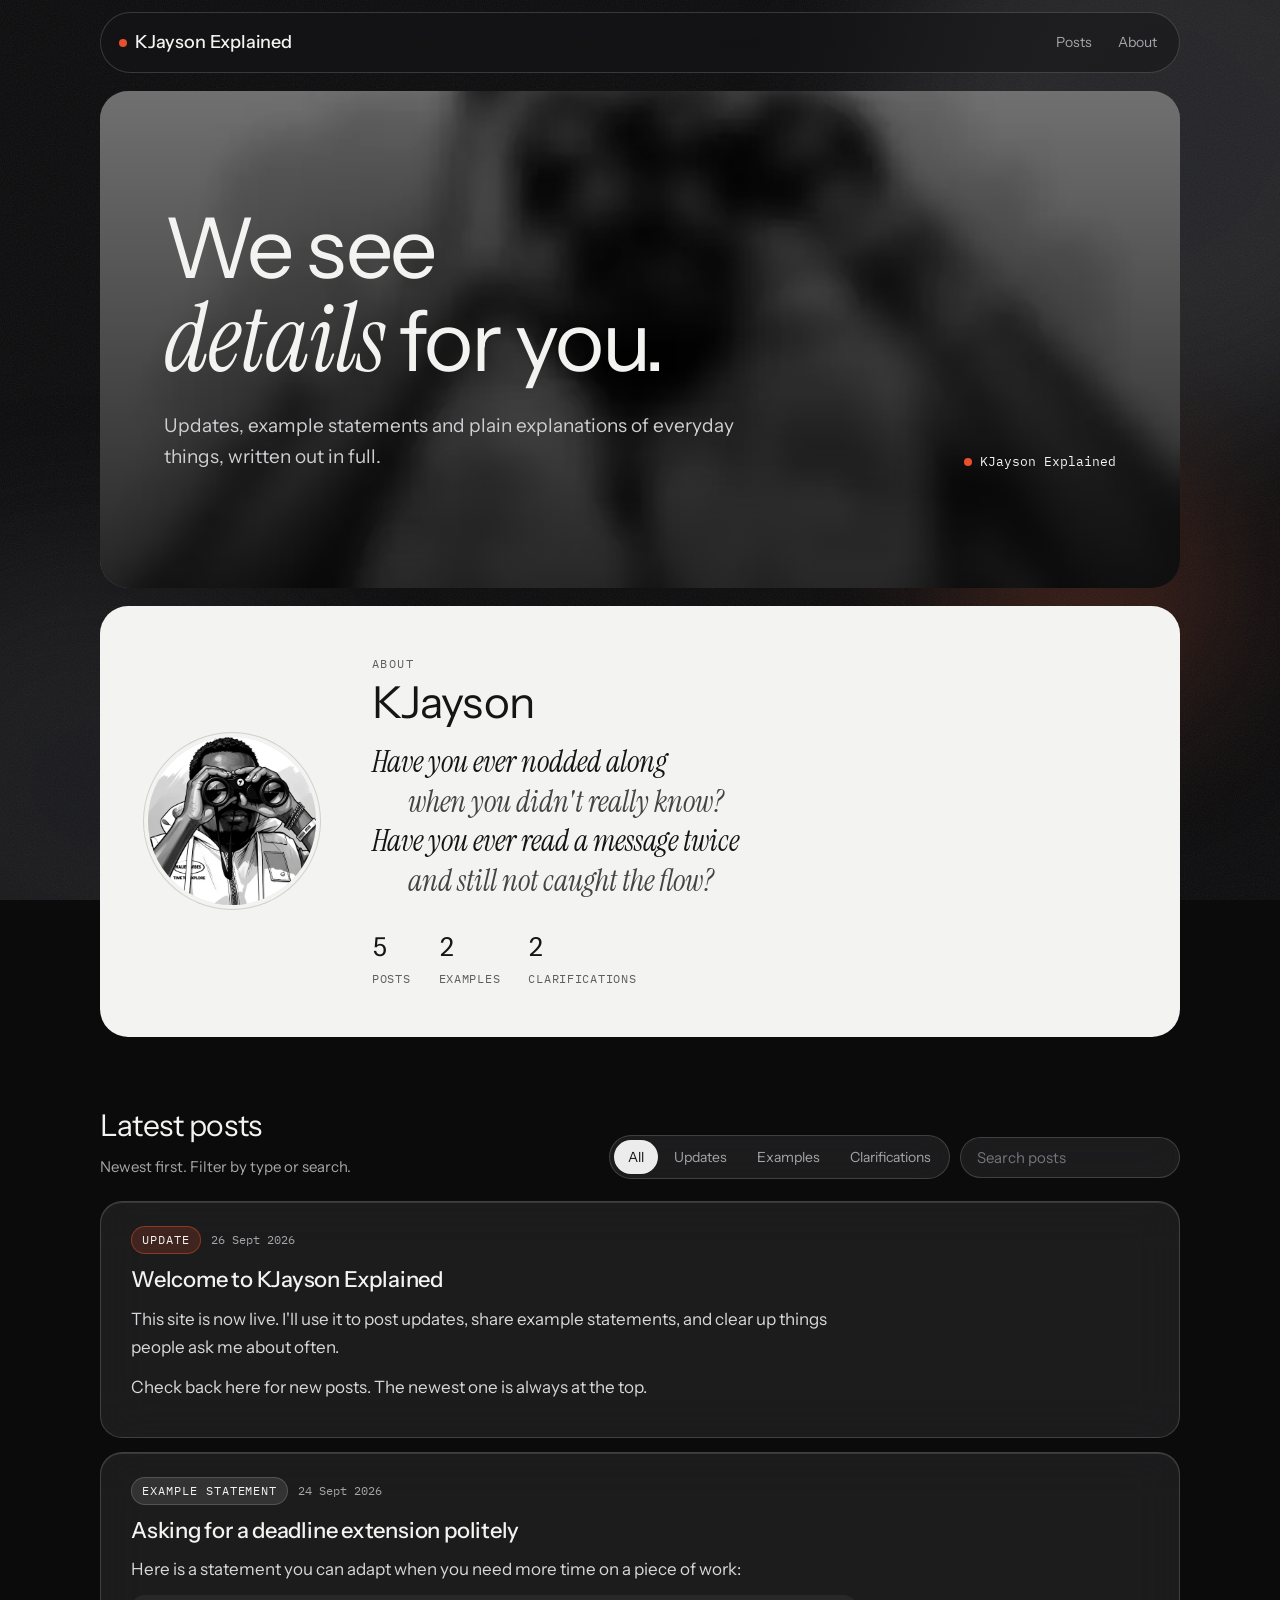
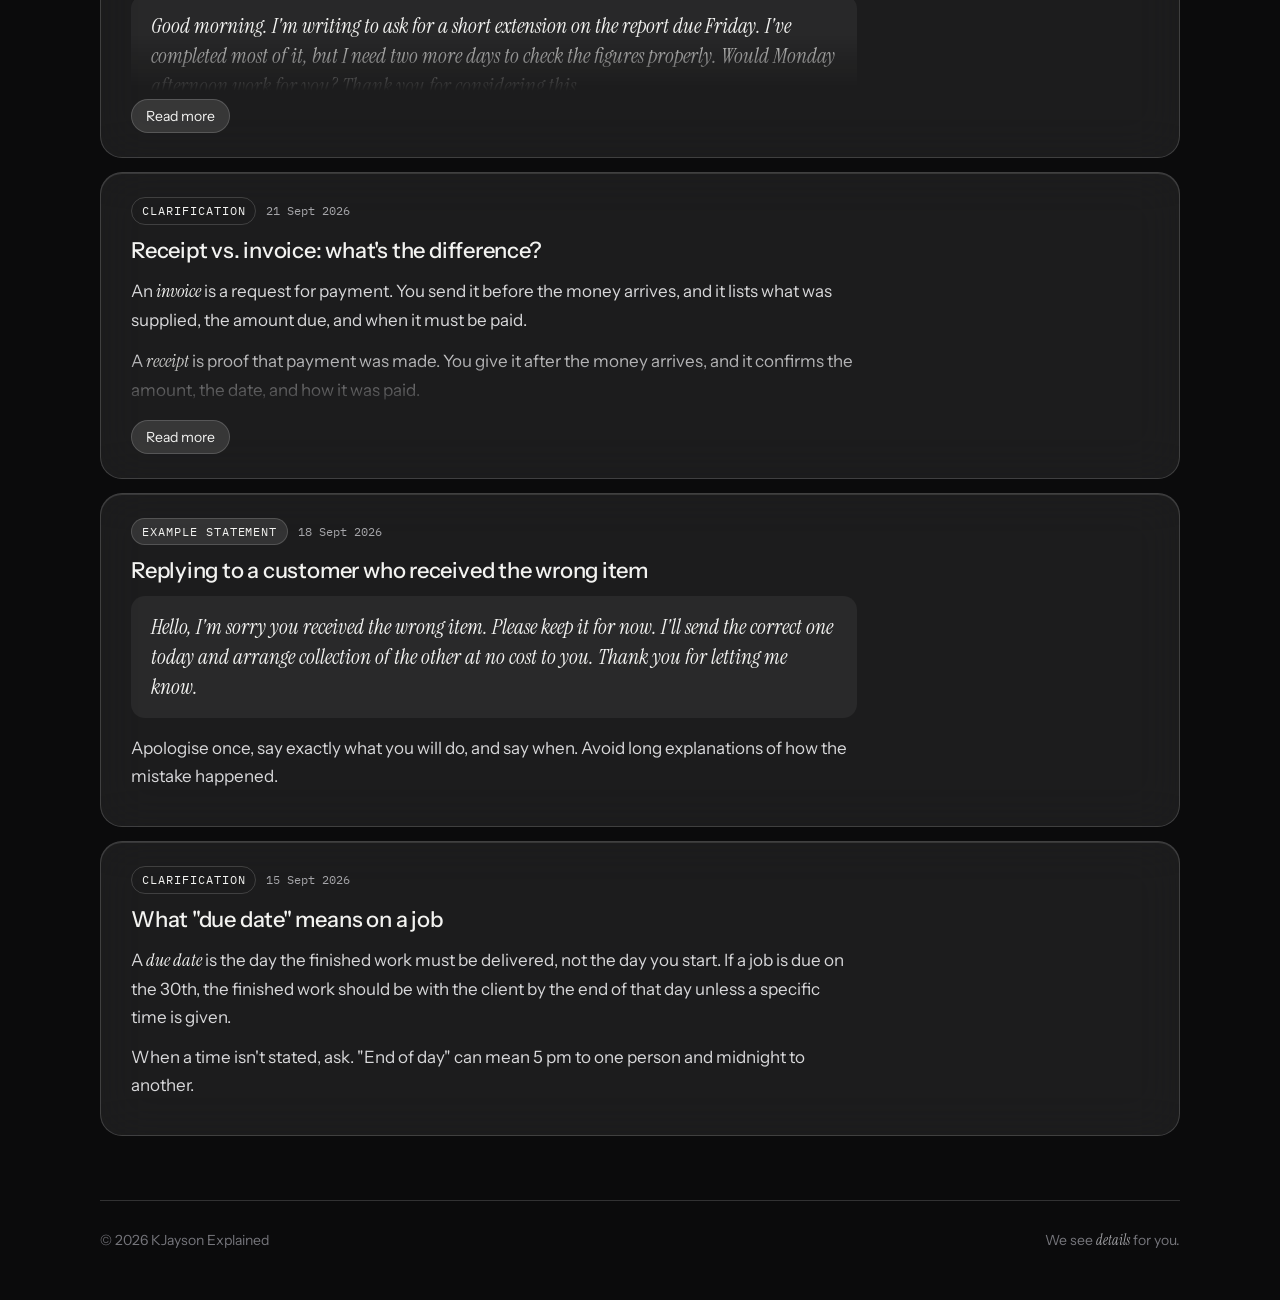
==== index.html @ 03a5f078 "Add files via upload" ====
<!doctype html>
<html lang="en">
<head>
  <meta charset="utf-8">
  <meta name="viewport" content="width=device-width, initial-scale=1, viewport-fit=cover">

  <!-- SEO basics -->
  <title>KJayson Explained | We see details for you</title>
  <meta name="description" content="KJayson Explained shares updates, ready-to-use example statements and plain explanations of everyday things, written out in full.">
  <meta name="author" content="KJayson">
  <meta name="robots" content="index, follow, max-image-preview:large">
  <link rel="canonical" href="https://your-domain.com/">
  <meta name="theme-color" content="#0b0b0c">

  <!-- Social sharing previews (WhatsApp, Facebook, LinkedIn, X) -->
  <meta property="og:type" content="website">
  <meta property="og:site_name" content="KJayson Explained">
  <meta property="og:title" content="KJayson Explained | We see details for you">
  <meta property="og:description" content="Updates, example statements and plain explanations of everyday things.">
  <meta property="og:url" content="https://your-domain.com/">
  <meta property="og:image" content="https://your-domain.com/og-image.jpg">
  <meta property="og:image:width" content="1200">
  <meta property="og:image:height" content="630">
  <meta property="og:image:alt" content="KJayson Explained: We see details for you.">
  <meta name="twitter:card" content="summary_large_image">
  <meta name="twitter:title" content="KJayson Explained | We see details for you">
  <meta name="twitter:description" content="Updates, example statements and plain explanations of everyday things.">
  <meta name="twitter:image" content="https://your-domain.com/og-image.jpg">

  <!-- Icons -->
  <link rel="icon" type="image/png" sizes="32x32" href="favicon-32.png">
  <link rel="apple-touch-icon" href="apple-touch-icon.png">
  <link rel="manifest" href="site.webmanifest">

  <!-- Fonts: true italic faces so italics are drawn, not slanted -->
  <link rel="preconnect" href="https://fonts.googleapis.com">
  <link rel="preconnect" href="https://fonts.gstatic.com" crossorigin>
  <link rel="stylesheet" href="https://fonts.googleapis.com/css2?family=Instrument+Sans:ital,wght@0,400..600;1,400..600&family=Instrument+Serif:ital@0;1&family=IBM+Plex+Mono:wght@400;500&display=swap">

  <link rel="preload" as="image" href="hero-bg.webp" type="image/webp">
  <link rel="stylesheet" href="styles.css">

  <!-- Structured data: tells Google who runs the site and what the posts are -->
  <script type="application/ld+json">
  {
    "@context": "https://schema.org",
    "@graph": [
      {
        "@type": "WebSite",
        "@id": "https://your-domain.com/#website",
        "url": "https://your-domain.com/",
        "name": "KJayson Explained",
        "description": "Updates, example statements and plain explanations of everyday things.",
        "publisher": { "@id": "https://your-domain.com/#kjayson" },
        "inLanguage": "en"
      },
      {
        "@type": "Person",
        "@id": "https://your-domain.com/#kjayson",
        "name": "KJayson",
        "url": "https://your-domain.com/",
        "image": "https://your-domain.com/kjayson-profile.jpg"
      },
      {
        "@type": "Blog",
        "@id": "https://your-domain.com/#posts",
        "name": "KJayson Explained",
        "url": "https://your-domain.com/",
        "author": { "@id": "https://your-domain.com/#kjayson" },
        "blogPost": [
          { "@type": "BlogPosting", "headline": "Welcome to KJayson Explained", "datePublished": "2026-09-26", "url": "https://your-domain.com/#welcome", "author": { "@id": "https://your-domain.com/#kjayson" } },
          { "@type": "BlogPosting", "headline": "Asking for a deadline extension politely", "datePublished": "2026-09-24", "url": "https://your-domain.com/#deadline-extension", "author": { "@id": "https://your-domain.com/#kjayson" } },
          { "@type": "BlogPosting", "headline": "Receipt vs. invoice: what's the difference?", "datePublished": "2026-09-21", "url": "https://your-domain.com/#receipt-vs-invoice", "author": { "@id": "https://your-domain.com/#kjayson" } },
          { "@type": "BlogPosting", "headline": "Replying to a customer who received the wrong item", "datePublished": "2026-09-18", "url": "https://your-domain.com/#wrong-item-reply", "author": { "@id": "https://your-domain.com/#kjayson" } },
          { "@type": "BlogPosting", "headline": "What \"due date\" means on a job", "datePublished": "2026-09-15", "url": "https://your-domain.com/#due-date", "author": { "@id": "https://your-domain.com/#kjayson" } }
        ]
      }
    ]
  }
  </script>
</head>
<body>
  <a class="skip" href="#posts">Skip to posts</a>
  <div class="ambient" aria-hidden="true"><span class="a"></span><span class="b"></span><span class="c"></span></div>
  <div class="grain" aria-hidden="true"></div>

  <div class="wrap">
    <header class="nav">
      <a class="brand" href="#top" aria-label="KJayson Explained, back to top"><i></i><span>KJayson Explained</span></a>
      <nav aria-label="Main">
        <ul>
          <li><a href="#posts">Posts</a></li>
          <li><a href="#about">About</a></li>
        </ul>
      </nav>
    </header>

    <main id="top">
      <section class="hero" aria-labelledby="headline">
        <div>
          <h1 id="headline">We see <em>details</em> for you.</h1>
          <p class="sub">Updates, example statements and plain explanations of everyday things, written out in full.</p>
        </div>
        <p class="tag-line"><i></i>KJayson Explained</p>
      </section>

      <section class="profile" id="about" aria-labelledby="about-title">
        <picture>
          <source srcset="kjayson-profile.webp" type="image/webp">
          <img class="avatar" src="kjayson-profile.jpg" width="480" height="480" alt="KJayson looking through binoculars, black and white illustration">
        </picture>
        <div>
          <p class="label">About</p>
          <h2 id="about-title">KJayson</h2>
          <p class="poem">
            <span>Have you ever nodded along</span>
            <span>when you didn't really know?</span>
            <span>Have you ever read a message twice</span>
            <span>and still not caught the flow?</span>
          </p>
          <dl class="stats">
            <div><dt>Posts</dt><dd id="count-all">5</dd></div>
            <div><dt>Examples</dt><dd id="count-example">2</dd></div>
            <div><dt>Clarifications</dt><dd id="count-clarification">2</dd></div>
          </dl>
        </div>
      </section>

      <section id="posts" aria-labelledby="posts-title">
        <div class="feed-head">
          <div>
            <h2 id="posts-title">Latest posts</h2>
            <p>Newest first. Filter by type or search.</p>
          </div>
          <div class="tools">
            <div class="seg" role="group" aria-label="Filter posts by type">
              <button type="button" data-filter="all" aria-pressed="true">All</button>
              <button type="button" data-filter="update" aria-pressed="false">Updates</button>
              <button type="button" data-filter="example" aria-pressed="false">Examples</button>
              <button type="button" data-filter="clarification" aria-pressed="false">Clarifications</button>
            </div>
            <label for="search" class="sr-only">Search posts</label>
            <input class="search" id="search" type="search" placeholder="Search posts" autocomplete="off">
          </div>
        </div>

        <div class="feed">
          <!-- ===== HOW TO ADD A POST =====
               Copy one <article> block, paste it at the TOP of this list,
               then change: id, data-type (update / example / clarification),
               the type label, the date (both places), the title and the text. -->

          <article class="post" id="welcome" data-type="update">
            <div class="meta"><span class="type">Update</span><time datetime="2026-09-26">26 Sept 2026</time></div>
            <h3><a href="#welcome">Welcome to KJayson Explained</a></h3>
            <div class="body">
              <p>This site is now live. I'll use it to post updates, share example statements, and clear up things people ask me about often.</p>
              <p>Check back here for new posts. The newest one is always at the top.</p>
            </div>
          </article>

          <article class="post" id="deadline-extension" data-type="example">
            <div class="meta"><span class="type">Example statement</span><time datetime="2026-09-24">24 Sept 2026</time></div>
            <h3><a href="#deadline-extension">Asking for a deadline extension politely</a></h3>
            <div class="body">
              <p>Here is a statement you can adapt when you need more time on a piece of work:</p>
              <blockquote>Good morning. I'm writing to ask for a short extension on the report due Friday. I've completed most of it, but I need two more days to check the figures properly. Would Monday afternoon work for you? Thank you for considering this.</blockquote>
              <p>Keep it short, say what is already done, give a clear new date, and end with a question so the other person can reply easily.</p>
              <p>If the person says no, thank them and ask which parts matter most by the original date. That usually gets you a smaller, doable target.</p>
            </div>
          </article>

          <article class="post" id="receipt-vs-invoice" data-type="clarification">
            <div class="meta"><span class="type">Clarification</span><time datetime="2026-09-21">21 Sept 2026</time></div>
            <h3><a href="#receipt-vs-invoice">Receipt vs. invoice: what's the difference?</a></h3>
            <div class="body">
              <p>An <dfn>invoice</dfn> is a request for payment. You send it before the money arrives, and it lists what was supplied, the amount due, and when it must be paid.</p>
              <p>A <dfn>receipt</dfn> is proof that payment was made. You give it after the money arrives, and it confirms the amount, the date, and how it was paid.</p>
              <p>For a small shop, the usual order is: invoice first if the customer pays later, receipt once they pay. If the customer pays on the spot, a receipt alone is enough.</p>
              <p>Keep copies of both. They are what you'll need if a customer disputes a payment or when you check your records at the end of the month.</p>
            </div>
          </article>

          <article class="post" id="wrong-item-reply" data-type="example">
            <div class="meta"><span class="type">Example statement</span><time datetime="2026-09-18">18 Sept 2026</time></div>
            <h3><a href="#wrong-item-reply">Replying to a customer who received the wrong item</a></h3>
            <div class="body">
              <blockquote>Hello, I'm sorry you received the wrong item. Please keep it for now. I'll send the correct one today and arrange collection of the other at no cost to you. Thank you for letting me know.</blockquote>
              <p>Apologise once, say exactly what you will do, and say when. Avoid long explanations of how the mistake happened.</p>
            </div>
          </article>

          <article class="post" id="due-date" data-type="clarification">
            <div class="meta"><span class="type">Clarification</span><time datetime="2026-09-15">15 Sept 2026</time></div>
            <h3><a href="#due-date">What "due date" means on a job</a></h3>
            <div class="body">
              <p>A <dfn>due date</dfn> is the day the finished work must be delivered, not the day you start. If a job is due on the 30th, the finished work should be with the client by the end of that day unless a specific time is given.</p>
              <p>When a time isn't stated, ask. "End of day" can mean 5 pm to one person and midnight to another.</p>
            </div>
          </article>

          <p class="empty" id="empty" hidden>No posts match that search. Try a shorter word.</p>
        </div>
      </section>
    </main>

    <footer class="footer">
      <span>&copy; 2026 KJayson Explained</span>
      <span>We see <em>details</em> for you.</span>
    </footer>
  </div>

  <script src="main.js" defer></script>
</body>
</html>
---- styles.css ----
/* KJayson Explained — main stylesheet */

:root {
  color-scheme: dark;
  --ink: #0b0b0c;
  --paper: #f3f3f1;
  --paper-ink: #151515;
  --paper-muted: #5f5f5f;
  --muted: #a6a6aa;
  --faint: #75757b;
  --glass: rgba(255, 255, 255, 0.07);
  --glass-strong: rgba(255, 255, 255, 0.12);
  --glass-edge: rgba(255, 255, 255, 0.16);
  --dot: #e8502c;
  --sans: "Instrument Sans", "Helvetica Neue", Arial, sans-serif;
  --serif: "Instrument Serif", Georgia, "Times New Roman", serif;
  --mono: "IBM Plex Mono", ui-monospace, Menlo, Consolas, monospace;
  --radius: 22px;
}

*, *::before, *::after { box-sizing: border-box; }

html { background: var(--ink); scroll-behavior: smooth; }
@media (prefers-reduced-motion: reduce) { html { scroll-behavior: auto; } }

body {
  margin: 0;
  background: var(--ink);
  color: var(--paper);
  font: 17px/1.65 var(--sans);
  padding-inline: 16px;
  -webkit-font-smoothing: antialiased;
  overflow-x: hidden;
}

img { max-width: 100%; display: block; }
a { color: inherit; }

/* Italics: a true italic face, used for meaning rather than decoration.
   <em>  = stress emphasis (the headline word "details")
   <dfn> = a term being defined in a post
   <cite>= a title of a work
   .poem / blockquote = a different voice, styled with CSS */
em, dfn, cite { font-family: var(--serif); font-style: italic; font-weight: 400; }
dfn { color: var(--paper); font-size: 1.08em; }

.skip {
  position: absolute; left: 16px; top: -60px; z-index: 50;
  background: var(--paper); color: var(--ink); padding: 8px 14px; border-radius: 999px;
}
.skip:focus { top: 12px; }
.sr-only { position: absolute; width: 1px; height: 1px; overflow: hidden; clip: rect(0 0 0 0); white-space: nowrap; }

/* ambient light behind the glass */
.ambient { position: fixed; inset: 0; z-index: 0; pointer-events: none; overflow: hidden; }
.ambient span { position: absolute; border-radius: 50%; filter: blur(70px); opacity: .55; }
.ambient .a { width: 46vmax; height: 46vmax; background: #3a3a3e; top: -12vmax; right: -14vmax; }
.ambient .b { width: 38vmax; height: 38vmax; background: #26262a; bottom: -10vmax; left: -12vmax; }
.ambient .c { width: 22vmax; height: 22vmax; background: #6a2e1f; top: 50%; right: 4%; opacity: .45; }
.grain {
  position: fixed; inset: 0; z-index: 0; pointer-events: none; opacity: .09;
  background-image: url("data:image/svg+xml;utf8,<svg xmlns='http://www.w3.org/2000/svg' width='160' height='160'><filter id='n'><feTurbulence type='fractalNoise' baseFrequency='.9' numOctaves='2' stitchTiles='stitch'/></filter><rect width='100%' height='100%' filter='url(%23n)'/></svg>");
}

.wrap { max-width: 1080px; margin: 0 auto; position: relative; z-index: 1; }

/* glass navigation */
.nav {
  position: sticky; top: calc(env(safe-area-inset-top, 0px) + 12px); z-index: 10;
  margin-top: 12px;
  display: flex; align-items: center; justify-content: space-between; gap: 12px;
  padding: 10px 10px 10px 18px;
  background: rgba(20, 20, 22, .55);
  border: 1px solid var(--glass-edge);
  border-radius: 999px;
  backdrop-filter: blur(22px) saturate(160%);
  -webkit-backdrop-filter: blur(22px) saturate(160%);
}
.brand { font-size: 18px; font-weight: 500; letter-spacing: -.01em; display: flex; align-items: center; gap: 8px; text-decoration: none; }
.brand i { width: 8px; height: 8px; border-radius: 50%; background: var(--dot); display: inline-block; }
.nav ul { display: flex; gap: 2px; margin: 0; padding: 0; list-style: none; }
.nav a:not(.brand) { color: var(--muted); text-decoration: none; font-size: 14px; padding: 8px 12px; border-radius: 999px; display: block; }
.nav a:not(.brand):hover, .nav a:not(.brand):focus-visible { color: var(--paper); background: var(--glass-strong); outline: none; }
.brand:focus-visible { outline: 2px solid var(--paper); outline-offset: 4px; border-radius: 6px; }

/* hero */
.hero {
  position: relative; margin-top: 18px;
  border-radius: 28px; overflow: hidden;
  padding: clamp(52px, 9vw, 116px) clamp(22px, 5vw, 64px);
  background: #000 url("hero-bg.jpg") center 30% / cover no-repeat;
  background-image: image-set(url("hero-bg.webp") type("image/webp"), url("hero-bg.jpg") type("image/jpeg"));
  display: grid; grid-template-columns: 1fr auto; gap: 24px; align-items: end;
}
.hero::after { content: ""; position: absolute; inset: 0; background: linear-gradient(180deg, rgba(0,0,0,.2), rgba(0,0,0,.72)); }
.hero > * { position: relative; z-index: 1; }
.hero h1 {
  margin: 0; font-weight: 400;
  font-size: clamp(40px, 7vw, 84px); line-height: 1.02; letter-spacing: -.03em;
  max-width: 12ch; text-wrap: balance;
}
.hero h1 em { font-size: 1.12em; letter-spacing: -.01em; }
.hero .sub { margin: 22px 0 0; max-width: 44ch; color: #cfcfd2; font-size: clamp(16px, 1.6vw, 19px); }
.hero .tag-line { font-family: var(--mono); font-size: 13px; display: flex; align-items: center; gap: 8px; white-space: nowrap; margin: 0; }
.hero .tag-line i { width: 8px; height: 8px; border-radius: 50%; background: var(--dot); }

/* about */
.profile {
  margin-top: 18px;
  display: grid; grid-template-columns: auto 1fr; gap: clamp(22px, 5vw, 56px); align-items: center;
  padding: clamp(24px, 4.5vw, 48px);
  background: var(--paper); color: var(--paper-ink);
  border-radius: 28px;
}
.avatar {
  width: clamp(112px, 16vw, 168px); height: auto; aspect-ratio: 1; object-fit: cover;
  border-radius: 50%;
  box-shadow: 0 0 0 4px var(--paper), 0 0 0 5px #cfcfcc;
}
.label { font-family: var(--mono); font-size: 12px; letter-spacing: .12em; text-transform: uppercase; color: var(--paper-muted); margin: 0; }
.profile h2 { margin: 4px 0 16px; font-weight: 400; font-size: clamp(30px, 4vw, 44px); letter-spacing: -.02em; line-height: 1.1; }
.poem {
  margin: 0; font-family: var(--serif); font-style: italic;
  font-size: clamp(22px, 2.6vw, 30px); line-height: 1.32; color: var(--paper-ink);
}
.poem span { display: block; }
.poem span:nth-child(even) { padding-left: 1.2em; color: #444; }
.stats { display: flex; gap: 28px; margin: 26px 0 0; flex-wrap: wrap; padding: 0; }
.stats div { font-family: var(--mono); font-size: 12px; color: var(--paper-muted); letter-spacing: .06em; text-transform: uppercase; }
.stats dd { margin: 0; font-family: var(--sans); font-size: 26px; color: var(--paper-ink); letter-spacing: 0; font-variant-numeric: tabular-nums; }
.stats dt { order: 2; }
.stats div { display: flex; flex-direction: column; }

/* posts */
.feed-head { margin-top: 64px; display: flex; flex-wrap: wrap; gap: 16px; align-items: end; justify-content: space-between; }
.feed-head h2 { margin: 0; font-weight: 400; font-size: 30px; letter-spacing: -.015em; }
.feed-head p { margin: 4px 0 0; color: var(--muted); font-size: 15px; }
.tools { display: flex; gap: 10px; flex-wrap: wrap; align-items: center; }
.seg {
  display: flex; gap: 2px; padding: 4px;
  background: var(--glass); border: 1px solid var(--glass-edge); border-radius: 999px;
  backdrop-filter: blur(18px); -webkit-backdrop-filter: blur(18px);
  overflow-x: auto; max-width: 100%;
}
.seg button { font: 14px var(--sans); color: var(--muted); background: none; border: 0; padding: 8px 14px; border-radius: 999px; cursor: pointer; white-space: nowrap; }
.seg button[aria-pressed="true"] { background: rgba(255,255,255,.92); color: #111; }
.seg button:focus-visible, .search:focus-visible, .more:focus-visible { outline: 2px solid var(--paper); outline-offset: 2px; }
.search {
  font: 15px var(--sans); color: var(--paper);
  background: var(--glass); border: 1px solid var(--glass-edge); border-radius: 999px;
  padding: 10px 16px; width: 220px; max-width: 100%;
  backdrop-filter: blur(18px); -webkit-backdrop-filter: blur(18px);
}
.search::placeholder { color: var(--faint); }

.feed { margin-top: 22px; display: grid; gap: 14px; }
.post {
  padding: 24px clamp(18px, 3vw, 30px);
  background: var(--glass);
  border: 1px solid var(--glass-edge);
  border-radius: var(--radius);
  backdrop-filter: blur(24px) saturate(150%);
  -webkit-backdrop-filter: blur(24px) saturate(150%);
  box-shadow: inset 0 1px 0 rgba(255,255,255,.12);
  scroll-margin-top: 96px;
}
.post:target { border-color: rgba(232,80,44,.6); }
.meta { display: flex; align-items: center; gap: 10px; flex-wrap: wrap; font-family: var(--mono); font-size: 12px; color: var(--muted); }
.type { letter-spacing: .08em; text-transform: uppercase; padding: 3px 10px; border-radius: 999px; border: 1px solid var(--glass-edge); color: var(--paper); }
.post[data-type="update"] .type { background: rgba(232,80,44,.18); border-color: rgba(232,80,44,.45); }
.post[data-type="example"] .type { background: rgba(255,255,255,.1); }
.post h3 { margin: 12px 0 10px; font-weight: 500; font-size: 22px; line-height: 1.3; letter-spacing: -.01em; text-wrap: balance; }
.post h3 a { text-decoration: none; }
.post h3 a:hover { text-decoration: underline; text-underline-offset: 4px; text-decoration-thickness: 1px; }
.body { color: #d8d8da; max-width: 66ch; }
.body p { margin: 0 0 12px; }
.body blockquote {
  margin: 6px 0 16px; padding: 16px 20px;
  background: rgba(255,255,255,.06); border-radius: 14px;
  font-family: var(--serif); font-style: italic; font-size: 1.22em; line-height: 1.45; color: var(--paper);
}
.post.collapsed .body { max-height: 8em; overflow: hidden; -webkit-mask-image: linear-gradient(#000 55%, transparent); mask-image: linear-gradient(#000 55%, transparent); }
.more { margin-top: 8px; font: 14px var(--sans); color: var(--paper); background: var(--glass-strong); border: 1px solid var(--glass-edge); padding: 7px 14px; border-radius: 999px; cursor: pointer; }
.empty { color: var(--muted); padding: 24px 0; margin: 0; }

.footer { margin-top: 64px; padding: 28px 0 48px; border-top: 1px solid var(--glass-edge); display: flex; flex-wrap: wrap; gap: 12px; justify-content: space-between; color: var(--faint); font-size: 14px; }
.footer em { color: var(--muted); }

@media (max-width: 720px) {
  .hero { grid-template-columns: 1fr; }
  .profile { grid-template-columns: 1fr; justify-items: start; }
  .search, .tools { width: 100%; }
  .nav a:not(.brand) { padding: 8px 10px; }
}
@media (prefers-reduced-motion: no-preference) {
  .post { transition: background .2s, border-color .2s; }
  .post:hover { background: rgba(255,255,255,.09); }
}
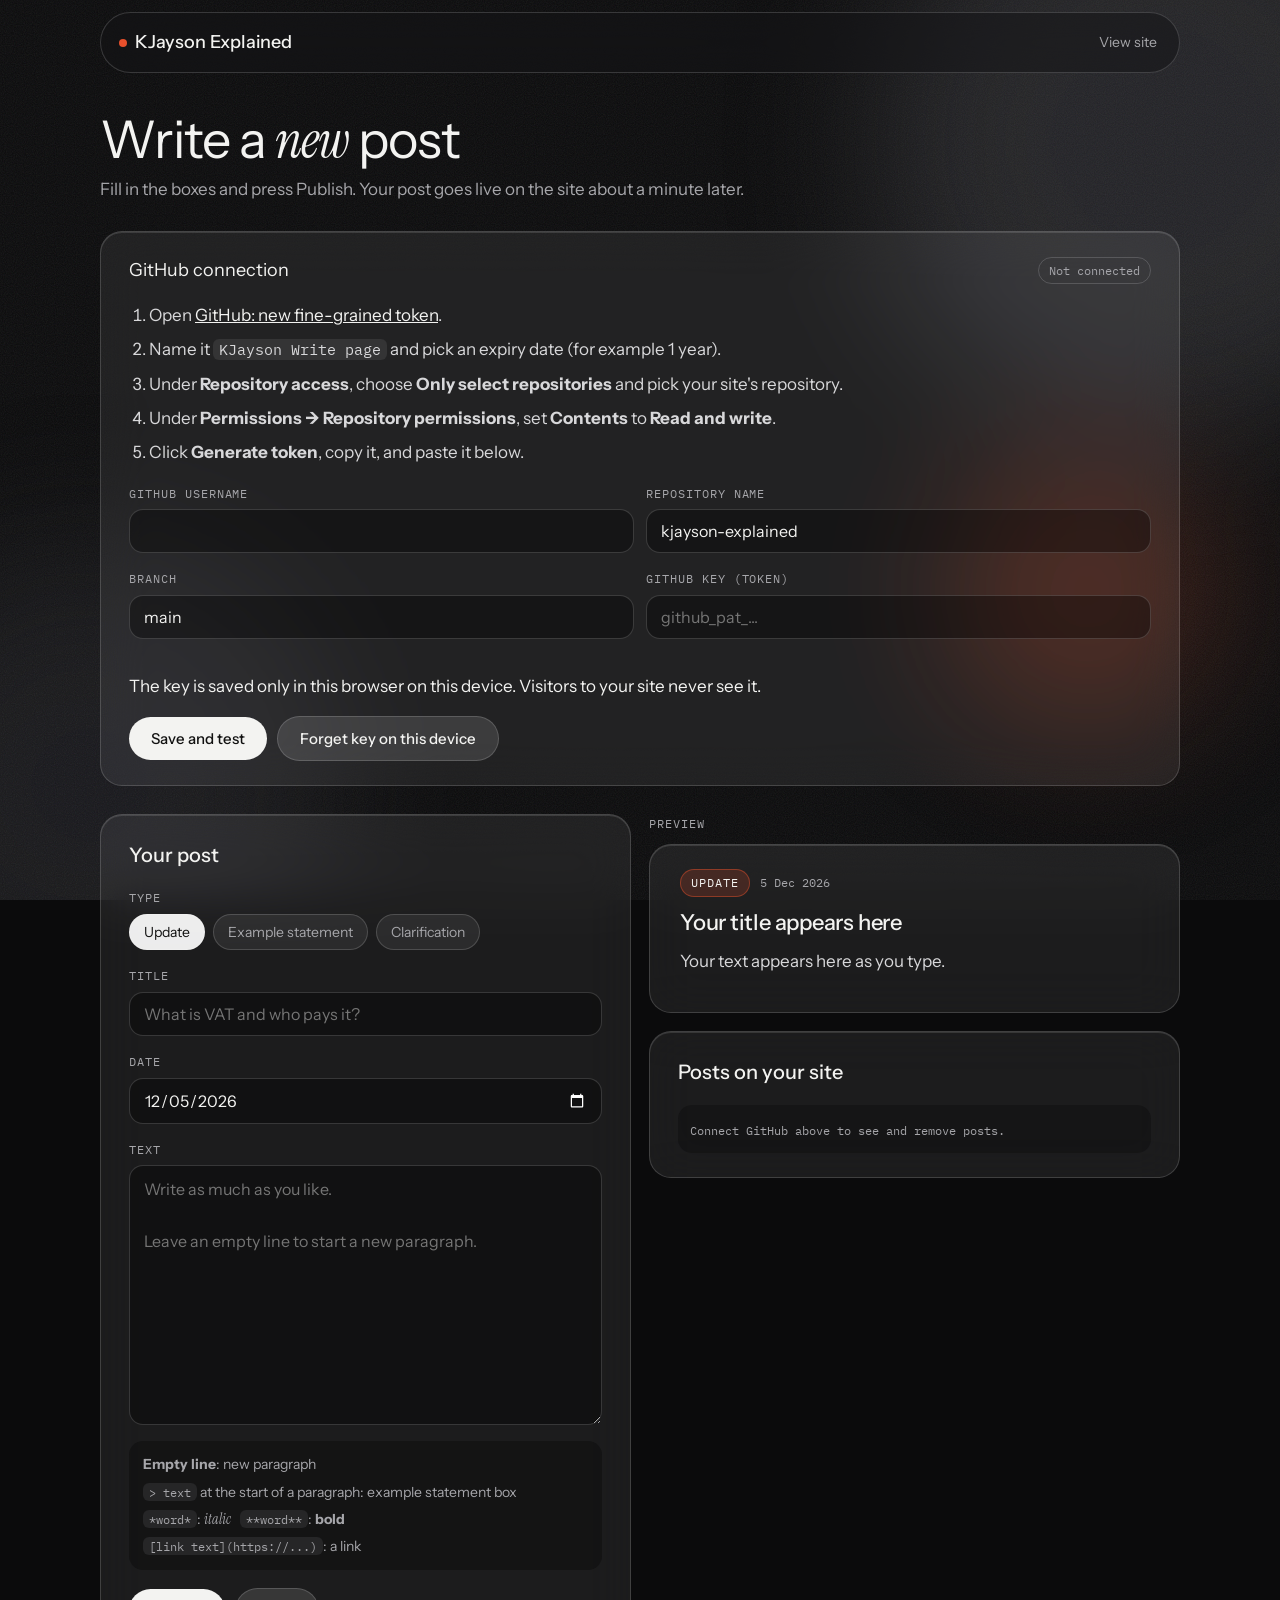
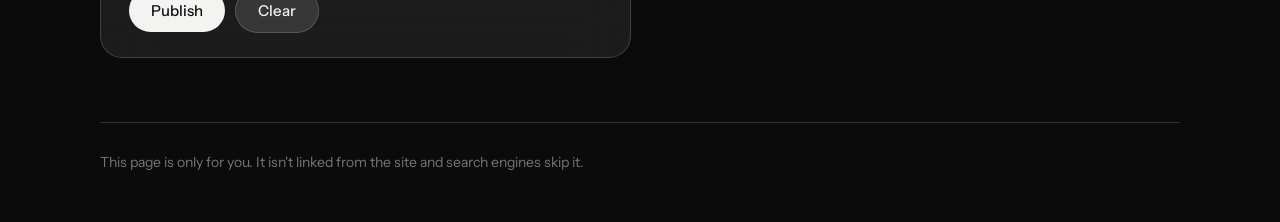
==== commit 2aa8b149: "index.html" ====
--- a/index.html
+++ b/index.html
@@ -3,213 +3,477 @@
 <head>
   <meta charset="utf-8">
   <meta name="viewport" content="width=device-width, initial-scale=1, viewport-fit=cover">
-
-  <!-- SEO basics -->
-  <title>KJayson Explained | We see details for you</title>
-  <meta name="description" content="KJayson Explained shares updates, ready-to-use example statements and plain explanations of everyday things, written out in full.">
-  <meta name="author" content="KJayson">
-  <meta name="robots" content="index, follow, max-image-preview:large">
-  <link rel="canonical" href="https://your-domain.com/">
+  <title>Write | KJayson Explained</title>
+  <meta name="robots" content="noindex, nofollow">
   <meta name="theme-color" content="#0b0b0c">
-
-  <!-- Social sharing previews (WhatsApp, Facebook, LinkedIn, X) -->
-  <meta property="og:type" content="website">
-  <meta property="og:site_name" content="KJayson Explained">
-  <meta property="og:title" content="KJayson Explained | We see details for you">
-  <meta property="og:description" content="Updates, example statements and plain explanations of everyday things.">
-  <meta property="og:url" content="https://your-domain.com/">
-  <meta property="og:image" content="https://your-domain.com/og-image.jpg">
-  <meta property="og:image:width" content="1200">
-  <meta property="og:image:height" content="630">
-  <meta property="og:image:alt" content="KJayson Explained: We see details for you.">
-  <meta name="twitter:card" content="summary_large_image">
-  <meta name="twitter:title" content="KJayson Explained | We see details for you">
-  <meta name="twitter:description" content="Updates, example statements and plain explanations of everyday things.">
-  <meta name="twitter:image" content="https://your-domain.com/og-image.jpg">
-
-  <!-- Icons -->
   <link rel="icon" type="image/png" sizes="32x32" href="favicon-32.png">
-  <link rel="apple-touch-icon" href="apple-touch-icon.png">
-  <link rel="manifest" href="site.webmanifest">
-
-  <!-- Fonts: true italic faces so italics are drawn, not slanted -->
   <link rel="preconnect" href="https://fonts.googleapis.com">
   <link rel="preconnect" href="https://fonts.gstatic.com" crossorigin>
   <link rel="stylesheet" href="https://fonts.googleapis.com/css2?family=Instrument+Sans:ital,wght@0,400..600;1,400..600&family=Instrument+Serif:ital@0;1&family=IBM+Plex+Mono:wght@400;500&display=swap">
-
-  <link rel="preload" as="image" href="hero-bg.webp" type="image/webp">
   <link rel="stylesheet" href="styles.css">
-
-  <!-- Structured data: tells Google who runs the site and what the posts are -->
-  <script type="application/ld+json">
-  {
-    "@context": "https://schema.org",
-    "@graph": [
-      {
-        "@type": "WebSite",
-        "@id": "https://your-domain.com/#website",
-        "url": "https://your-domain.com/",
-        "name": "KJayson Explained",
-        "description": "Updates, example statements and plain explanations of everyday things.",
-        "publisher": { "@id": "https://your-domain.com/#kjayson" },
-        "inLanguage": "en"
-      },
-      {
-        "@type": "Person",
-        "@id": "https://your-domain.com/#kjayson",
-        "name": "KJayson",
-        "url": "https://your-domain.com/",
-        "image": "https://your-domain.com/kjayson-profile.jpg"
-      },
-      {
-        "@type": "Blog",
-        "@id": "https://your-domain.com/#posts",
-        "name": "KJayson Explained",
-        "url": "https://your-domain.com/",
-        "author": { "@id": "https://your-domain.com/#kjayson" },
-        "blogPost": [
-          { "@type": "BlogPosting", "headline": "Welcome to KJayson Explained", "datePublished": "2026-09-26", "url": "https://your-domain.com/#welcome", "author": { "@id": "https://your-domain.com/#kjayson" } },
-          { "@type": "BlogPosting", "headline": "Asking for a deadline extension politely", "datePublished": "2026-09-24", "url": "https://your-domain.com/#deadline-extension", "author": { "@id": "https://your-domain.com/#kjayson" } },
-          { "@type": "BlogPosting", "headline": "Receipt vs. invoice: what's the difference?", "datePublished": "2026-09-21", "url": "https://your-domain.com/#receipt-vs-invoice", "author": { "@id": "https://your-domain.com/#kjayson" } },
-          { "@type": "BlogPosting", "headline": "Replying to a customer who received the wrong item", "datePublished": "2026-09-18", "url": "https://your-domain.com/#wrong-item-reply", "author": { "@id": "https://your-domain.com/#kjayson" } },
-          { "@type": "BlogPosting", "headline": "What \"due date\" means on a job", "datePublished": "2026-09-15", "url": "https://your-domain.com/#due-date", "author": { "@id": "https://your-domain.com/#kjayson" } }
-        ]
-      }
-    ]
-  }
-  </script>
+  <style>
+    .page-title { margin: 40px 0 6px; font-weight: 400; font-size: clamp(34px, 5vw, 52px); letter-spacing: -.02em; line-height: 1.05; }
+    .page-sub { margin: 0; color: var(--muted); max-width: 60ch; }
+    .grid { display: grid; grid-template-columns: minmax(0, 1fr) minmax(0, 1fr); gap: 18px; margin-top: 28px; align-items: start; }
+    .panel {
+      padding: 24px clamp(18px, 3vw, 28px);
+      background: var(--glass); border: 1px solid var(--glass-edge); border-radius: var(--radius);
+      backdrop-filter: blur(24px) saturate(150%); -webkit-backdrop-filter: blur(24px) saturate(150%);
+      box-shadow: inset 0 1px 0 rgba(255,255,255,.12);
+    }
+    .panel h2 { margin: 0 0 16px; font-weight: 500; font-size: 20px; }
+    .field { display: grid; gap: 6px; margin-bottom: 16px; }
+    .field label, .field .lbl { font-family: var(--mono); font-size: 12px; letter-spacing: .08em; text-transform: uppercase; color: var(--muted); }
+    .field .hint { font-size: 14px; color: var(--faint); margin: 0; }
+    .row { display: grid; grid-template-columns: 1fr 1fr; gap: 12px; }
+    input[type=text], input[type=password], input[type=date], textarea, select {
+      width: 100%; font: 16px var(--sans); color: var(--paper);
+      background: rgba(0,0,0,.35); border: 1px solid var(--glass-edge); border-radius: 14px; padding: 11px 14px;
+    }
+    textarea { min-height: 260px; resize: vertical; line-height: 1.6; }
+    input:focus-visible, textarea:focus-visible, select:focus-visible, button:focus-visible, summary:focus-visible { outline: 2px solid var(--paper); outline-offset: 2px; }
+    .types { display: flex; flex-wrap: wrap; gap: 8px; }
+    .types input { position: absolute; opacity: 0; pointer-events: none; }
+    .types label {
+      text-transform: none; letter-spacing: 0; font: 14px var(--sans); color: var(--muted);
+      padding: 8px 14px; border-radius: 999px; border: 1px solid var(--glass-edge); cursor: pointer; background: var(--glass);
+    }
+    .types input:checked + label { background: rgba(255,255,255,.92); color: #111; }
+    .types input:focus-visible + label { outline: 2px solid var(--paper); outline-offset: 2px; }
+    .btn {
+      font: 500 15px var(--sans); border: 0; border-radius: 999px; padding: 12px 22px; cursor: pointer;
+      background: var(--paper); color: #111;
+    }
+    .btn.secondary { background: var(--glass-strong); color: var(--paper); border: 1px solid var(--glass-edge); }
+    .btn.danger { background: rgba(232,80,44,.2); color: #ffd9cf; border: 1px solid rgba(232,80,44,.5); }
+    .btn[disabled] { opacity: .5; cursor: wait; }
+    .actions { display: flex; gap: 10px; flex-wrap: wrap; align-items: center; }
+    .status { margin: 14px 0 0; padding: 12px 14px; border-radius: 14px; font-size: 15px; }
+    .status.ok { background: rgba(80,200,120,.14); border: 1px solid rgba(80,200,120,.4); }
+    .status.err { background: rgba(232,80,44,.14); border: 1px solid rgba(232,80,44,.45); }
+    .status.info { background: var(--glass); border: 1px solid var(--glass-edge); }
+    .status a { color: var(--paper); }
+    details.setup { margin-top: 28px; }
+    details.setup summary { cursor: pointer; font-size: 18px; list-style: none; display: flex; align-items: center; justify-content: space-between; gap: 12px; }
+    details.setup summary::-webkit-details-marker { display: none; }
+    .pill { font-family: var(--mono); font-size: 12px; padding: 3px 10px; border-radius: 999px; border: 1px solid var(--glass-edge); color: var(--muted); }
+    .pill.on { color: #bff0cf; border-color: rgba(80,200,120,.45); }
+    .steps { margin: 16px 0 18px; padding-left: 20px; color: #d8d8da; }
+    .steps li { margin-bottom: 6px; }
+    .steps a { color: var(--paper); }
+    code { font-family: var(--mono); font-size: .88em; background: rgba(255,255,255,.08); padding: 1px 6px; border-radius: 6px; }
+    .cheat { margin: 0; padding: 12px 14px; background: rgba(0,0,0,.3); border-radius: 14px; font-size: 14px; color: var(--muted); display: grid; gap: 4px; }
+    .preview-label { font-family: var(--mono); font-size: 12px; letter-spacing: .08em; text-transform: uppercase; color: var(--muted); margin: 0 0 10px; }
+    .preview .post { margin: 0; }
+    .manage { margin-top: 18px; }
+    .list { display: grid; gap: 8px; margin: 0; padding: 0; list-style: none; }
+    .list li { display: flex; gap: 12px; align-items: center; justify-content: space-between; padding: 10px 12px; border-radius: 14px; background: rgba(0,0,0,.25); }
+    .list .t { min-width: 0; }
+    .list .t b { display: block; font-weight: 500; overflow-wrap: anywhere; }
+    .list .t span { font-family: var(--mono); font-size: 12px; color: var(--muted); }
+    .list .btn { padding: 8px 14px; font-size: 14px; flex-shrink: 0; }
+    .confirm { display: flex; gap: 8px; flex-shrink: 0; }
+    @media (max-width: 860px) { .grid { grid-template-columns: 1fr; } }
+    @media (max-width: 480px) { .row { grid-template-columns: 1fr; } }
+  </style>
 </head>
 <body>
-  <a class="skip" href="#posts">Skip to posts</a>
   <div class="ambient" aria-hidden="true"><span class="a"></span><span class="b"></span><span class="c"></span></div>
   <div class="grain" aria-hidden="true"></div>
 
   <div class="wrap">
     <header class="nav">
-      <a class="brand" href="#top" aria-label="KJayson Explained, back to top"><i></i><span>KJayson Explained</span></a>
-      <nav aria-label="Main">
-        <ul>
-          <li><a href="#posts">Posts</a></li>
-          <li><a href="#about">About</a></li>
-        </ul>
-      </nav>
+      <a class="brand" href="./"><i></i><span>KJayson Explained</span></a>
+      <nav aria-label="Main"><ul><li><a href="./">View site</a></li></ul></nav>
     </header>
 
-    <main id="top">
-      <section class="hero" aria-labelledby="headline">
-        <div>
-          <h1 id="headline">We see <em>details</em> for you.</h1>
-          <p class="sub">Updates, example statements and plain explanations of everyday things, written out in full.</p>
+    <main>
+      <h1 class="page-title">Write a <em>new</em> post</h1>
+      <p class="page-sub">Fill in the boxes and press Publish. Your post goes live on the site about a minute later.</p>
+
+      <!-- One-time setup -->
+      <details class="setup panel" id="setup">
+        <summary>GitHub connection <span class="pill" id="conn-pill">Not connected</span></summary>
+        <ol class="steps">
+          <li>Open <a href="https://github.com/settings/personal-access-tokens/new" target="_blank" rel="noopener">GitHub: new fine-grained token</a>.</li>
+          <li>Name it <code>KJayson Write page</code> and pick an expiry date (for example 1 year).</li>
+          <li>Under <b>Repository access</b>, choose <b>Only select repositories</b> and pick your site's repository.</li>
+          <li>Under <b>Permissions → Repository permissions</b>, set <b>Contents</b> to <b>Read and write</b>.</li>
+          <li>Click <b>Generate token</b>, copy it, and paste it below.</li>
+        </ol>
+        <div class="row">
+          <div class="field">
+            <label for="owner">GitHub username</label>
+            <input type="text" id="owner" autocomplete="off" spellcheck="false">
+          </div>
+          <div class="field">
+            <label for="repo">Repository name</label>
+            <input type="text" id="repo" autocomplete="off" spellcheck="false">
+          </div>
         </div>
-        <p class="tag-line"><i></i>KJayson Explained</p>
-      </section>
-
-      <section class="profile" id="about" aria-labelledby="about-title">
-        <picture>
-          <source srcset="kjayson-profile.webp" type="image/webp">
-          <img class="avatar" src="kjayson-profile.jpg" width="480" height="480" alt="KJayson looking through binoculars, black and white illustration">
-        </picture>
-        <div>
-          <p class="label">About</p>
-          <h2 id="about-title">KJayson</h2>
-          <p class="poem">
-            <span>Have you ever nodded along</span>
-            <span>when you didn't really know?</span>
-            <span>Have you ever read a message twice</span>
-            <span>and still not caught the flow?</span>
-          </p>
-          <dl class="stats">
-            <div><dt>Posts</dt><dd id="count-all">5</dd></div>
-            <div><dt>Examples</dt><dd id="count-example">2</dd></div>
-            <div><dt>Clarifications</dt><dd id="count-clarification">2</dd></div>
-          </dl>
+        <div class="row">
+          <div class="field">
+            <label for="branch">Branch</label>
+            <input type="text" id="branch" value="main" autocomplete="off" spellcheck="false">
+          </div>
+          <div class="field">
+            <label for="token">GitHub key (token)</label>
+            <input type="password" id="token" autocomplete="off" spellcheck="false" placeholder="github_pat_...">
+          </div>
         </div>
-      </section>
-
-      <section id="posts" aria-labelledby="posts-title">
-        <div class="feed-head">
-          <div>
-            <h2 id="posts-title">Latest posts</h2>
-            <p>Newest first. Filter by type or search.</p>
-          </div>
-          <div class="tools">
-            <div class="seg" role="group" aria-label="Filter posts by type">
-              <button type="button" data-filter="all" aria-pressed="true">All</button>
-              <button type="button" data-filter="update" aria-pressed="false">Updates</button>
-              <button type="button" data-filter="example" aria-pressed="false">Examples</button>
-              <button type="button" data-filter="clarification" aria-pressed="false">Clarifications</button>
+        <p class="field hint">The key is saved only in this browser on this device. Visitors to your site never see it.</p>
+        <div class="actions">
+          <button class="btn" type="button" id="save-conn">Save and test</button>
+          <button class="btn secondary" type="button" id="forget">Forget key on this device</button>
+        </div>
+        <div id="conn-status" aria-live="polite"></div>
+      </details>
+
+      <div class="grid">
+        <!-- Composer -->
+        <form class="panel" id="composer" novalidate>
+          <h2>Your post</h2>
+          <div class="field">
+            <span class="lbl" id="type-lbl">Type</span>
+            <div class="types" role="radiogroup" aria-labelledby="type-lbl">
+              <input type="radio" name="type" id="t-update" value="update" checked><label for="t-update">Update</label>
+              <input type="radio" name="type" id="t-example" value="example"><label for="t-example">Example statement</label>
+              <input type="radio" name="type" id="t-clar" value="clarification"><label for="t-clar">Clarification</label>
             </div>
-            <label for="search" class="sr-only">Search posts</label>
-            <input class="search" id="search" type="search" placeholder="Search posts" autocomplete="off">
-          </div>
-        </div>
-
-        <div class="feed">
-          <!-- ===== HOW TO ADD A POST =====
-               Copy one <article> block, paste it at the TOP of this list,
-               then change: id, data-type (update / example / clarification),
-               the type label, the date (both places), the title and the text. -->
-
-          <article class="post" id="welcome" data-type="update">
-            <div class="meta"><span class="type">Update</span><time datetime="2026-09-26">26 Sept 2026</time></div>
-            <h3><a href="#welcome">Welcome to KJayson Explained</a></h3>
-            <div class="body">
-              <p>This site is now live. I'll use it to post updates, share example statements, and clear up things people ask me about often.</p>
-              <p>Check back here for new posts. The newest one is always at the top.</p>
-            </div>
+          </div>
+          <div class="field">
+            <label for="title">Title</label>
+            <input type="text" id="title" maxlength="140" placeholder="What is VAT and who pays it?">
+          </div>
+          <div class="field">
+            <label for="date">Date</label>
+            <input type="date" id="date">
+          </div>
+          <div class="field">
+            <label for="text">Text</label>
+            <textarea id="text" placeholder="Write as much as you like.&#10;&#10;Leave an empty line to start a new paragraph."></textarea>
+          </div>
+          <div class="cheat" aria-label="Formatting help">
+            <span><b>Empty line</b>: new paragraph</span>
+            <span><code>&gt; text</code> at the start of a paragraph: example statement box</span>
+            <span><code>*word*</code>: <em>italic</em> &nbsp; <code>**word**</code>: <strong>bold</strong></span>
+            <span><code>[link text](https://...)</code>: a link</span>
+          </div>
+          <div class="actions" style="margin-top:18px">
+            <button class="btn" type="submit" id="publish">Publish</button>
+            <button class="btn secondary" type="button" id="clear">Clear</button>
+          </div>
+          <div id="pub-status" aria-live="polite"></div>
+        </form>
+
+        <!-- Live preview -->
+        <section class="preview" aria-label="Preview">
+          <p class="preview-label">Preview</p>
+          <article class="post" id="preview-post" data-type="update">
+            <div class="meta"><span class="type" id="pv-type">Update</span><time id="pv-date"></time></div>
+            <h3 id="pv-title">Your title appears here</h3>
+            <div class="body" id="pv-body"><p>Your text appears here as you type.</p></div>
           </article>
 
-          <article class="post" id="deadline-extension" data-type="example">
-            <div class="meta"><span class="type">Example statement</span><time datetime="2026-09-24">24 Sept 2026</time></div>
-            <h3><a href="#deadline-extension">Asking for a deadline extension politely</a></h3>
-            <div class="body">
-              <p>Here is a statement you can adapt when you need more time on a piece of work:</p>
-              <blockquote>Good morning. I'm writing to ask for a short extension on the report due Friday. I've completed most of it, but I need two more days to check the figures properly. Would Monday afternoon work for you? Thank you for considering this.</blockquote>
-              <p>Keep it short, say what is already done, give a clear new date, and end with a question so the other person can reply easily.</p>
-              <p>If the person says no, thank them and ask which parts matter most by the original date. That usually gets you a smaller, doable target.</p>
-            </div>
-          </article>
-
-          <article class="post" id="receipt-vs-invoice" data-type="clarification">
-            <div class="meta"><span class="type">Clarification</span><time datetime="2026-09-21">21 Sept 2026</time></div>
-            <h3><a href="#receipt-vs-invoice">Receipt vs. invoice: what's the difference?</a></h3>
-            <div class="body">
-              <p>An <dfn>invoice</dfn> is a request for payment. You send it before the money arrives, and it lists what was supplied, the amount due, and when it must be paid.</p>
-              <p>A <dfn>receipt</dfn> is proof that payment was made. You give it after the money arrives, and it confirms the amount, the date, and how it was paid.</p>
-              <p>For a small shop, the usual order is: invoice first if the customer pays later, receipt once they pay. If the customer pays on the spot, a receipt alone is enough.</p>
-              <p>Keep copies of both. They are what you'll need if a customer disputes a payment or when you check your records at the end of the month.</p>
-            </div>
-          </article>
-
-          <article class="post" id="wrong-item-reply" data-type="example">
-            <div class="meta"><span class="type">Example statement</span><time datetime="2026-09-18">18 Sept 2026</time></div>
-            <h3><a href="#wrong-item-reply">Replying to a customer who received the wrong item</a></h3>
-            <div class="body">
-              <blockquote>Hello, I'm sorry you received the wrong item. Please keep it for now. I'll send the correct one today and arrange collection of the other at no cost to you. Thank you for letting me know.</blockquote>
-              <p>Apologise once, say exactly what you will do, and say when. Avoid long explanations of how the mistake happened.</p>
-            </div>
-          </article>
-
-          <article class="post" id="due-date" data-type="clarification">
-            <div class="meta"><span class="type">Clarification</span><time datetime="2026-09-15">15 Sept 2026</time></div>
-            <h3><a href="#due-date">What "due date" means on a job</a></h3>
-            <div class="body">
-              <p>A <dfn>due date</dfn> is the day the finished work must be delivered, not the day you start. If a job is due on the 30th, the finished work should be with the client by the end of that day unless a specific time is given.</p>
-              <p>When a time isn't stated, ask. "End of day" can mean 5 pm to one person and midnight to another.</p>
-            </div>
-          </article>
-
-          <p class="empty" id="empty" hidden>No posts match that search. Try a shorter word.</p>
-        </div>
-      </section>
+          <div class="panel manage">
+            <h2>Posts on your site</h2>
+            <ul class="list" id="post-list"><li><span class="t"><span>Connect GitHub above to see and remove posts.</span></span></li></ul>
+            <div id="list-status" aria-live="polite"></div>
+          </div>
+        </section>
+      </div>
     </main>
 
     <footer class="footer">
-      <span>&copy; 2026 KJayson Explained</span>
-      <span>We see <em>details</em> for you.</span>
+      <span>This page is only for you. It isn't linked from the site and search engines skip it.</span>
     </footer>
   </div>
 
-  <script src="main.js" defer></script>
+<script>
+(function () {
+  "use strict";
+  var LABELS = { update: "Update", example: "Example statement", clarification: "Clarification" };
+  var MONTHS = ["Jan","Feb","Mar","Apr","May","June","July","Aug","Sept","Oct","Nov","Dec"];
+  var $ = function (id) { return document.getElementById(id); };
+
+  // ---------- storage (this browser only) ----------
+  function load(k) { try { return localStorage.getItem("kj_" + k) || ""; } catch (e) { return ""; } }
+  function save(k, v) { try { localStorage.setItem("kj_" + k, v); } catch (e) {} }
+  function drop(k) { try { localStorage.removeItem("kj_" + k); } catch (e) {} }
+
+  // Guess username and repository from the site address (e.g. name.github.io/kjayson-explained/)
+  function guess() {
+    var host = location.hostname, parts = location.pathname.split("/").filter(Boolean);
+    if (/\.github\.io$/i.test(host)) {
+      var owner = host.split(".")[0];
+      var repo = parts.length && !/\.html?$/i.test(parts[0]) ? parts[0] : owner + ".github.io";
+      return { owner: owner, repo: repo };
+    }
+    return { owner: "", repo: "kjayson-explained" };
+  }
+  var g = guess();
+  $("owner").value = load("owner") || g.owner;
+  $("repo").value = load("repo") || g.repo;
+  $("branch").value = load("branch") || "main";
+  $("token").value = load("token");
+
+  function cfg() {
+    return { owner: $("owner").value.trim(), repo: $("repo").value.trim(), branch: $("branch").value.trim() || "main", token: $("token").value.trim() };
+  }
+  function setPill(on) { var p = $("conn-pill"); p.textContent = on ? "Connected" : "Not connected"; p.classList.toggle("on", on); }
+  function show(el, kind, html) { $(el).innerHTML = html ? '<p class="status ' + kind + '">' + html + "</p>" : ""; }
+
+  // ---------- text helpers ----------
+  function esc(s) { return String(s).replace(/&/g, "&amp;").replace(/</g, "&lt;").replace(/>/g, "&gt;").replace(/"/g, "&quot;"); }
+  function inline(s) {
+    s = esc(s);
+    s = s.replace(/\[([^\]]+)\]\((https?:\/\/[^\s)]+)\)/g, '<a href="$2" rel="noopener">$1</a>');
+    s = s.replace(/\*\*([^*]+)\*\*/g, "<strong>$1</strong>");
+    s = s.replace(/\*([^*]+)\*/g, "<em>$1</em>");
+    return s;
+  }
+  function toHtml(text, indent) {
+    indent = indent || "";
+    var blocks = text.replace(/\r/g, "").split(/\n\s*\n/).map(function (b) { return b.trim(); }).filter(Boolean);
+    return blocks.map(function (b) {
+      if (b.charAt(0) === ">") {
+        var q = b.split("\n").map(function (l) { return l.replace(/^>\s?/, "").trim(); }).join(" ");
+        return indent + "<blockquote>" + inline(q) + "</blockquote>";
+      }
+      return indent + "<p>" + b.split("\n").map(function (l) { return inline(l.trim()); }).join("<br>") + "</p>";
+    }).join("\n");
+  }
+  function slug(s) {
+    return s.toLowerCase().normalize("NFKD").replace(/[̀-ͯ]/g, "").replace(/[^a-z0-9]+/g, "-").replace(/^-+|-+$/g, "").slice(0, 60) || "post";
+  }
+  function niceDate(iso) { var p = iso.split("-"); return +p[2] + " " + MONTHS[+p[1] - 1] + " " + p[0]; }
+  function today() { var d = new Date(); return d.getFullYear() + "-" + String(d.getMonth() + 1).padStart(2, "0") + "-" + String(d.getDate()).padStart(2, "0"); }
+  function b64decode(b64) {
+    var bin = atob(b64.replace(/\s/g, "")), bytes = new Uint8Array(bin.length);
+    for (var i = 0; i < bin.length; i++) bytes[i] = bin.charCodeAt(i);
+    return new TextDecoder().decode(bytes);
+  }
+  function b64encode(str) {
+    var bytes = new TextEncoder().encode(str), bin = "";
+    for (var i = 0; i < bytes.length; i += 0x8000) bin += String.fromCharCode.apply(null, bytes.subarray(i, i + 0x8000));
+    return btoa(bin);
+  }
+
+  // ---------- preview ----------
+  $("date").value = today();
+  function type() { return document.querySelector('input[name="type"]:checked').value; }
+  function preview() {
+    var t = type();
+    $("preview-post").dataset.type = t;
+    $("pv-type").textContent = LABELS[t];
+    var d = $("date").value || today();
+    $("pv-date").textContent = niceDate(d);
+    $("pv-title").textContent = $("title").value.trim() || "Your title appears here";
+    var body = $("text").value.trim();
+    $("pv-body").innerHTML = body ? toHtml(body) : "<p>Your text appears here as you type.</p>";
+  }
+  ["title", "date", "text"].forEach(function (id) { $(id).addEventListener("input", preview); });
+  document.querySelectorAll('input[name="type"]').forEach(function (r) { r.addEventListener("change", preview); });
+  preview();
+
+  // Keep an unsent draft in this browser
+  ["title", "text"].forEach(function (id) {
+    var v = load("draft_" + id); if (v) $(id).value = v;
+    $(id).addEventListener("input", function () { save("draft_" + id, $(id).value); });
+  });
+  preview();
+
+  // ---------- GitHub API ----------
+  function api(path, opts) {
+    var c = cfg();
+    opts = opts || {};
+    return fetch("https://api.github.com/repos/" + encodeURIComponent(c.owner) + "/" + encodeURIComponent(c.repo) + path, {
+      method: opts.method || "GET",
+      cache: "no-store",
+      headers: {
+        "Accept": "application/vnd.github+json",
+        "Authorization": "Bearer " + c.token,
+        "X-GitHub-Api-Version": "2022-11-28",
+        "Content-Type": "application/json"
+      },
+      body: opts.body ? JSON.stringify(opts.body) : undefined
+    }).then(function (r) {
+      return r.text().then(function (t) {
+        var data = t ? JSON.parse(t) : {};
+        if (!r.ok) { var e = new Error(data.message || ("GitHub said " + r.status)); e.status = r.status; throw e; }
+        return data;
+      });
+    });
+  }
+  function explain(e) {
+    var c = cfg();
+    if (e.status === 401) return "GitHub refused the key. It may be mistyped or expired. Create a new one using the steps above.";
+    if (e.status === 403) return "The key doesn't have permission to change files. Set <b>Contents</b> to <b>Read and write</b> for this repository.";
+    if (e.status === 404) return "Couldn't find <code>index.html</code> in <b>" + esc(c.owner) + "/" + esc(c.repo) + "</b> on branch <b>" + esc(c.branch) + "</b>. Check the username, repository and branch names.";
+    if (e.status === 409 || e.status === 422) return "The site changed while you were writing. Press the button again.";
+    if (e instanceof TypeError) return "Couldn't reach GitHub. Check your internet connection and try again.";
+    return esc(e.message);
+  }
+  function getFile(name) {
+    return api("/contents/" + name + "?ref=" + encodeURIComponent(cfg().branch)).then(function (d) {
+      return { sha: d.sha, text: b64decode(d.content) };
+    });
+  }
+  function putFile(name, text, sha, message) {
+    return api("/contents/" + name, { method: "PUT", body: { message: message, content: b64encode(text), sha: sha, branch: cfg().branch } });
+  }
+
+  // ---------- read posts from index.html ----------
+  function parsePosts(html) {
+    var re = /<article class="post" id="([^"]+)" data-type="([^"]+)">[\s\S]*?<time datetime="([^"]+)">[\s\S]*?<h3><a[^>]*>([\s\S]*?)<\/a><\/h3>/g, m, out = [];
+    while ((m = re.exec(html))) {
+      var tmp = document.createElement("div"); tmp.innerHTML = m[4];
+      out.push({ id: m[1], type: m[2], date: m[3], title: tmp.textContent });
+    }
+    return out;
+  }
+  function recount(html) {
+    var posts = parsePosts(html);
+    var n = function (t) { return posts.filter(function (p) { return !t || p.type === t; }).length; };
+    return html
+      .replace(/(<dd id="count-all">)\d*(<\/dd>)/, "$1" + n() + "$2")
+      .replace(/(<dd id="count-example">)\d*(<\/dd>)/, "$1" + n("example") + "$2")
+      .replace(/(<dd id="count-clarification">)\d*(<\/dd>)/, "$1" + n("clarification") + "$2");
+  }
+  function siteBase(html) {
+    var m = html.match(/"@id":\s*"([^"]*?)\/#kjayson"/);
+    return m ? m[1] : "";
+  }
+
+  function renderList(html) {
+    var list = $("post-list"), posts = parsePosts(html);
+    list.innerHTML = "";
+    if (!posts.length) { list.innerHTML = '<li><span class="t"><span>No posts yet.</span></span></li>'; return; }
+    posts.forEach(function (p) {
+      var li = document.createElement("li");
+      li.innerHTML = '<span class="t"><b></b><span></span></span>';
+      li.querySelector("b").textContent = p.title;
+      li.querySelector(".t span").textContent = LABELS[p.type] + " · " + niceDate(p.date);
+      var del = document.createElement("button");
+      del.type = "button"; del.className = "btn secondary"; del.textContent = "Remove";
+      del.addEventListener("click", function () {
+        var box = document.createElement("span"); box.className = "confirm";
+        var yes = document.createElement("button"); yes.type = "button"; yes.className = "btn danger"; yes.textContent = "Yes, remove";
+        var no = document.createElement("button"); no.type = "button"; no.className = "btn secondary"; no.textContent = "Keep";
+        no.addEventListener("click", function () { box.replaceWith(del); });
+        yes.addEventListener("click", function () { removePost(p, yes); });
+        box.append(yes, no); del.replaceWith(box);
+      });
+      li.appendChild(del);
+      list.appendChild(li);
+    });
+  }
+  function refreshList() {
+    if (!cfg().token) return Promise.resolve();
+    return getFile("index.html").then(function (f) { renderList(f.text); setPill(true); return f; });
+  }
+
+  // ---------- connect ----------
+  $("save-conn").addEventListener("click", function () {
+    var c = cfg();
+    if (!c.owner || !c.repo || !c.token) { show("conn-status", "err", "Fill in the username, repository and key first."); return; }
+    save("owner", c.owner); save("repo", c.repo); save("branch", c.branch); save("token", c.token);
+    show("conn-status", "info", "Checking…");
+    refreshList().then(function () {
+      show("conn-status", "ok", "Connected to <b>" + esc(c.owner) + "/" + esc(c.repo) + "</b>. You can publish now.");
+      $("setup").open = false;
+    }).catch(function (e) { setPill(false); show("conn-status", "err", explain(e)); });
+  });
+  $("forget").addEventListener("click", function () {
+    drop("token"); $("token").value = ""; setPill(false);
+    show("conn-status", "info", "The key was removed from this browser.");
+  });
+  if (cfg().token) {
+    refreshList().catch(function (e) { setPill(false); $("setup").open = true; show("conn-status", "err", explain(e)); });
+  } else {
+    $("setup").open = true;
+  }
+
+  // ---------- publish ----------
+  $("clear").addEventListener("click", function () {
+    $("title").value = ""; $("text").value = ""; drop("draft_title"); drop("draft_text"); $("date").value = today();
+    show("pub-status", "", ""); preview();
+  });
+
+  $("composer").addEventListener("submit", function (ev) {
+    ev.preventDefault();
+    var title = $("title").value.trim(), text = $("text").value.trim(), date = $("date").value || today(), t = type();
+    if (!cfg().token) { $("setup").open = true; show("pub-status", "err", "Connect GitHub first (the box at the top)."); return; }
+    if (!title) { show("pub-status", "err", "Add a title before publishing."); $("title").focus(); return; }
+    if (!text) { show("pub-status", "err", "Add some text before publishing."); $("text").focus(); return; }
+
+    var btn = $("publish"); btn.disabled = true; btn.textContent = "Publishing…";
+    show("pub-status", "info", "Saving your post to GitHub…");
+
+    getFile("index.html").then(function (f) {
+      var html = f.text, id = slug(title), n = 2;
+      while (html.indexOf('id="' + id + '"') !== -1) id = slug(title) + "-" + n++;
+
+      var article =
+        '\n\n          <article class="post" id="' + id + '" data-type="' + t + '">\n' +
+        '            <div class="meta"><span class="type">' + LABELS[t] + '</span><time datetime="' + date + '">' + niceDate(date) + '</time></div>\n' +
+        '            <h3><a href="#' + id + '">' + esc(title) + '</a></h3>\n' +
+        '            <div class="body">\n' + toHtml(text, "              ") + '\n            </div>\n' +
+        '          </article>';
+
+      var marker = html.indexOf("HOW TO ADD A POST");
+      var end = marker === -1 ? -1 : html.indexOf("-->", marker);
+      if (end === -1) {
+        var feed = html.indexOf('<div class="feed">');
+        if (feed === -1) throw new Error("Couldn't find the posts list in index.html.");
+        end = feed + '<div class="feed">'.length - 3;
+      }
+      html = html.slice(0, end + 3) + article + html.slice(end + 3);
+
+      // Add the post to Google's structured data
+      var base = siteBase(html);
+      var entry = '\n          { "@type": "BlogPosting", "headline": ' + JSON.stringify(title) + ', "datePublished": "' + date + '", "url": "' + base + '/#' + id + '", "author": { "@id": "' + base + '/#kjayson" } },';
+      html = html.replace(/("blogPost":\s*\[)(\s*)(\S)/, function (m0, open, ws, next) {
+        return open + (next === "]" ? entry.slice(0, -1) : entry) + ws + next;
+      });
+      html = recount(html);
+
+      return putFile("index.html", html, f.sha, "Add post: " + title).then(function () {
+        return getFile("sitemap.xml").then(function (s) {
+          var updated = s.text.replace(/<lastmod>[^<]*<\/lastmod>/, "<lastmod>" + date + "</lastmod>");
+          return updated === s.text ? null : putFile("sitemap.xml", updated, s.sha, "Update sitemap date");
+        }).catch(function () { return null; });
+      }).then(function () { return id; });
+    }).then(function (id) {
+      show("pub-status", "ok", "Published. It will appear on <a href=\"./#" + id + "\">your site</a> in about a minute. Refresh the site if you don't see it yet.");
+      $("title").value = ""; $("text").value = ""; drop("draft_title"); drop("draft_text"); preview();
+      return refreshList();
+    }).catch(function (e) {
+      show("pub-status", "err", explain(e) + " Your text is still here, so nothing is lost.");
+    }).then(function () { btn.disabled = false; btn.textContent = "Publish"; });
+  });
+
+  // ---------- remove ----------
+  function removePost(p, btn) {
+    btn.disabled = true; btn.textContent = "Removing…";
+    getFile("index.html").then(function (f) {
+      var html = f.text;
+      var art = new RegExp('\\n[ \\t]*<article class="post" id="' + p.id.replace(/[-]/g, "\\-") + '"[\\s\\S]*?<\\/article>');
+      html = html.replace(art, "");
+      var ld = new RegExp('\\n[ \\t]*\\{ "@type": "BlogPosting"[^\\n]*?/#' + p.id.replace(/[-]/g, "\\-") + '"[^\\n]*');
+      html = html.replace(ld, "");
+      html = html.replace(/\},(\s*\]\s*\}\s*\]\s*\})/, "}$1"); // no trailing comma before ]
+      html = recount(html);
+      return putFile("index.html", html, f.sha, "Remove post: " + p.title);
+    }).then(function () {
+      show("list-status", "ok", "Removed “" + esc(p.title) + "”. The site updates in about a minute.");
+      return refreshList();
+    }).catch(function (e) {
+      show("list-status", "err", explain(e));
+      btn.disabled = false; btn.textContent = "Yes, remove";
+    });
+  }
+})();
+</script>
 </body>
 </html>
